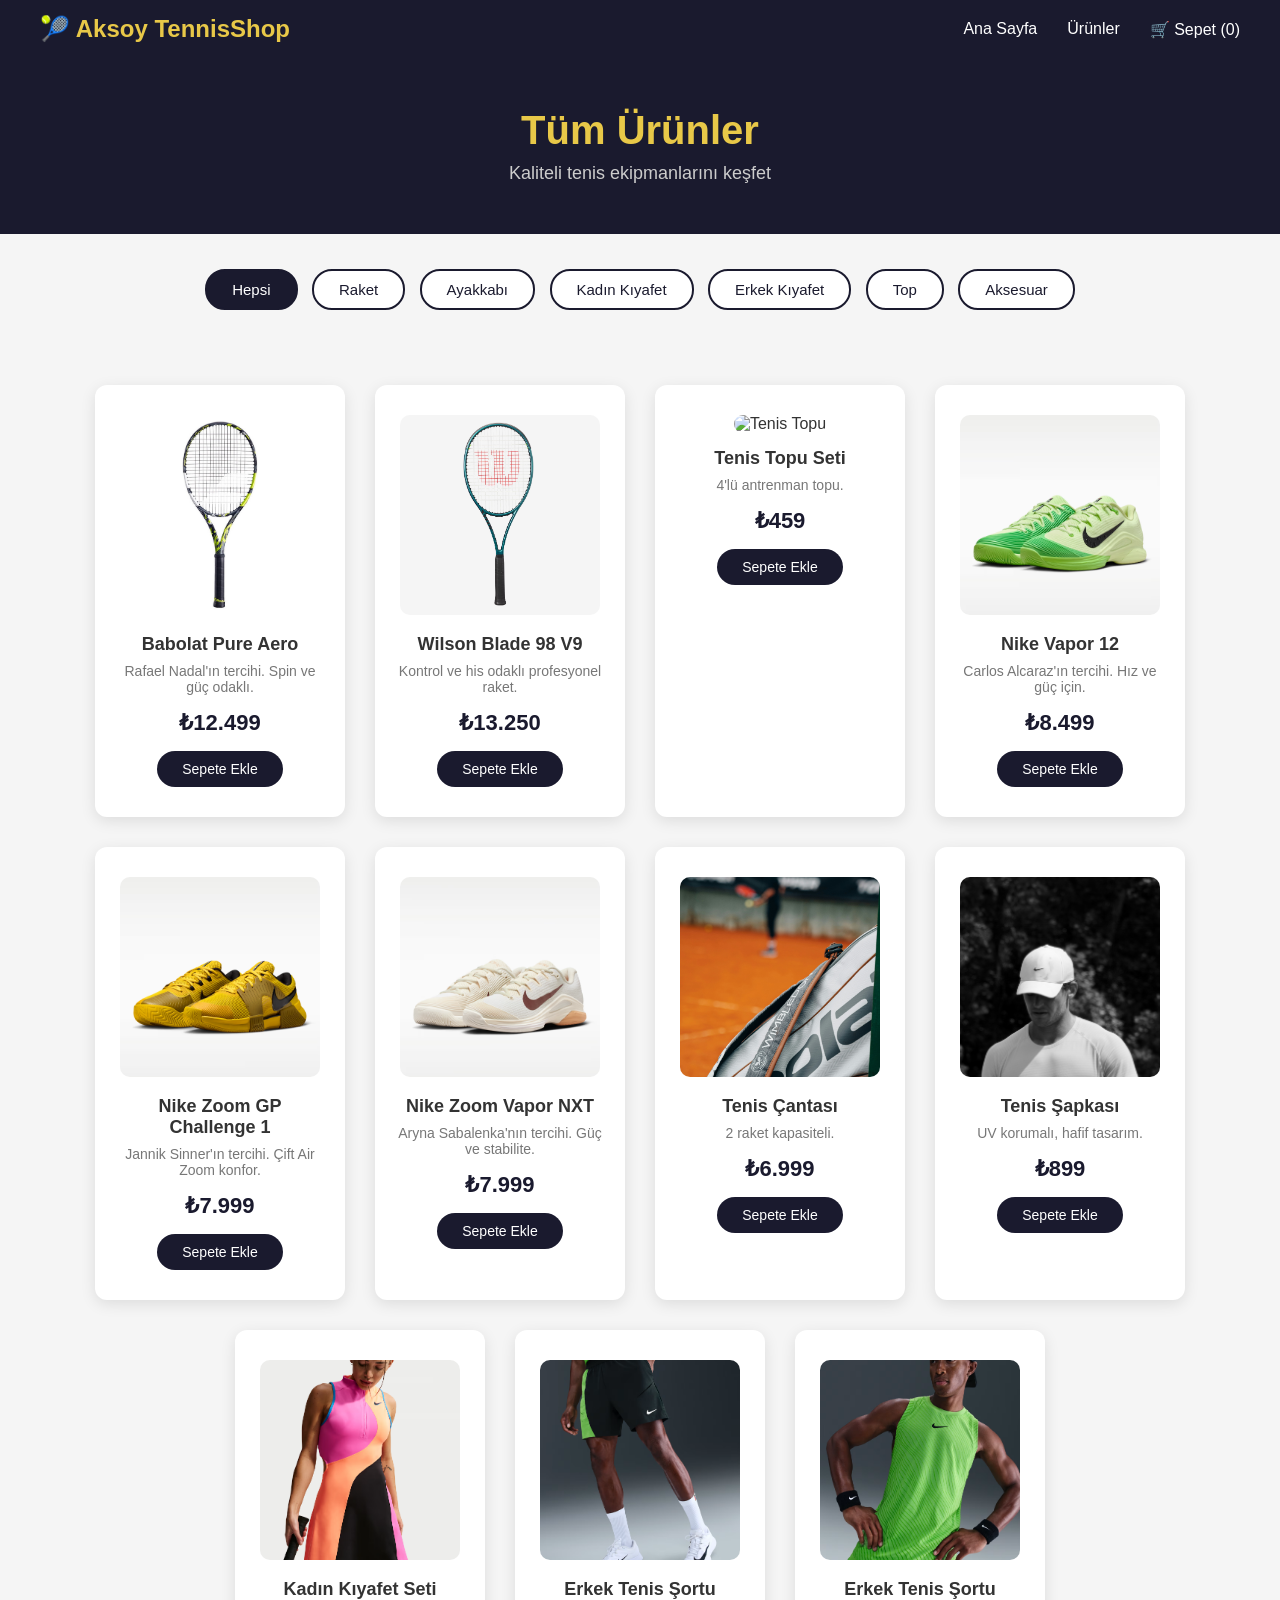
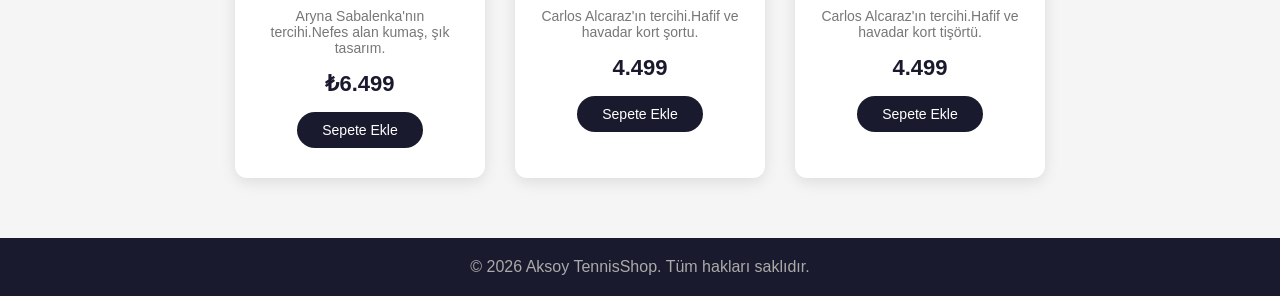
==== products.html @ 9633df36 "Initial commit" ====
<!DOCTYPE html>
<html lang="tr">
<head>
    <meta charset="UTF-8">
    <meta name="viewport" content="width=device-width, initial-scale=1.0">
    <title>Ürünler - Aksoy TennisShop</title>
    <link rel="stylesheet" href="style.css">
</head>
<body>

    <!-- NAV BAR -->
    <nav>
        <div class="logo">🎾 Aksoy TennisShop</div>
        <ul>
            <li><a href="index.html">Ana Sayfa</a></li>
            <li><a href="products.html">Ürünler</a></li>
            <li><a href="#" onclick="sepetAc()">🛒 Sepet (<span id="sepet-sayi">0</span>)</a></li>
        </ul>
    </nav>

    <!-- SAYFA BAŞLIĞI -->
    <section class="page-header">
        <h1>Tüm Ürünler</h1>
        <p>Kaliteli tenis ekipmanlarını keşfet</p>
    </section>

    <div class="filter-buttons">
        <button onclick="filtrele('hepsi')" class="filter-btn active">Hepsi</button>
        <button onclick="filtrele('raket')" class="filter-btn">Raket</button>
        <button onclick="filtrele('ayakkabi')" class="filter-btn">Ayakkabı</button>
        <button onclick="filtrele('kadin-kiyafet')" class="filter-btn">Kadın Kıyafet</button>
        <button onclick="filtrele('erkek-kiyafet')" class="filter-btn">Erkek Kıyafet</button>
        <button onclick="filtrele('top')" class="filter-btn">Top</button>
        <button onclick="filtrele('aksesuar')" class="filter-btn">Aksesuar</button>
        
        
    </div>


    <!-- ÜRÜNLER -->
    <section class="featured">
        <div class="cards">
            <div class="card" data-category="raket">
            <img src="images/raket1.jpg" alt="Babolat Pure Aero">
            <h3>Babolat Pure Aero</h3>
            <p>Rafael Nadal'ın tercihi. Spin ve güç odaklı.</p>
            <span class="price">₺12.499</span>
            <button onclick="sepeteEkle('Babolat Pure Aero', 12499)">Sepete Ekle</button>
        </div>
        <div class="card" data-category="raket">
            <img src="images/raket2.jpeg" alt="Wilson Blade 98">
            <h3>Wilson Blade 98 V9</h3>
            <p>Kontrol ve his odaklı profesyonel raket.</p>
            <span class="price">₺13.250</span>
            <button onclick="sepeteEkle('Wilson Blade 98 V9', 13250)">Sepete Ekle</button>
        </div>
            <div class="card" data-category="top">
                <img src="images/top.jpg" alt="Tenis Topu">
                <h3>Tenis Topu Seti</h3>
                <p>4'lü antrenman topu.</p>
                <span class="price">₺459</span>
                <button onclick="sepeteEkle('Tenis Topu Seti', 459)">Sepete Ekle</button>
            </div>
            <div class="card" data-category="ayakkabi">
                <img src="images/ayakkabi1.avif" alt="Nike Vapor 12">
                <h3>Nike Vapor 12</h3>
                <p>Carlos Alcaraz'ın tercihi. Hız ve güç için.</p>
                <span class="price">₺8.499</span>
                <button onclick="sepeteEkle('Nike Vapor 12', 8499)">Sepete Ekle</button>
            </div>
                <div class="card" data-category="ayakkabi">
                <img src="images/ayakkabi2.avif" alt="Nike GP Challenge 1">
                <h3>Nike Zoom GP Challenge 1</h3>
                <p>Jannik Sinner'ın tercihi. Çift Air Zoom konfor.</p>
                <span class="price">₺7.999</span>
                <button onclick="sepeteEkle('Nike Zoom GP Challenge 1', 7999)">Sepete Ekle</button>
            </div>
            <div class="card" data-category="ayakkabi">
                <img src="images/kadin-ayakkabi.avif" alt="Nike Zoom NXT">
                <h3>Nike Zoom Vapor NXT</h3>
                <p>Aryna Sabalenka'nın tercihi. Güç ve stabilite.</p>
                <span class="price">₺7.999</span>
                <button onclick="sepeteEkle('Nike Zoom Vapor NXT', 7999)">Sepete Ekle</button>
            </div>
            <div class="card" data-category="aksesuar">
                <img src="images/canta.jpg" alt="Çanta">
                <h3>Tenis Çantası</h3>
                <p>2 raket kapasiteli.</p>
                <span class="price">₺6.999</span>
                <button onclick="sepeteEkle('Tenis Çantası', 6999)">Sepete Ekle</button>
            </div>
            <div class="card" data-category="aksesuar">
                <img src="images/cap.jpg" alt="Şapka">
                <h3>Tenis Şapkası</h3>
                <p>UV korumalı, hafif tasarım.</p>
                <span class="price">₺899</span>
                <button onclick="sepeteEkle('Tenis Şapkası', 899)">Sepete Ekle</button>
            </div>
            <div class="card" data-category="kadin-kiyafet">
                <img src="images/kadin-kiyafet.avif" alt="Kıyafet">
                <h3>Kadın Kıyafet Seti</h3>
                <p>Aryna Sabalenka'nın tercihi.Nefes alan kumaş, şık tasarım.</p>
                <span class="price">₺6.499</span>
                <button onclick="sepeteEkle('Kadın Kıyafet Seti', 6499)">Sepete Ekle</button>
            </div>
            <div class="card" data-category="erkek-kiyafet">
                <img src="images/erkek-kiyafet1.avif" ust="Erkek alt">
                <h3>Erkek Tenis Şortu</h3>
                <p>Carlos Alcaraz'ın tercihi.Hafif ve havadar kort şortu.</p>
                <span class="price">4.499</span>
                <button onclick="sepeteEkle('Erkek Tenis Şortu',4499)">Sepete Ekle </button>
            </div>
            <div class="card" data-category="erkek-kiyafet">
                <img src="images/erkek-kiyafet2.avif" ust="Erkek üst">
                <h3>Erkek Tenis Şortu</h3>
                <p>Carlos Alcaraz'ın tercihi.Hafif ve havadar kort tişörtü.</p>
                <span class="price">4.499</span>
                <button onclick="sepeteEkle('Erkek Tenis tişörtü',4499)">Sepete Ekle </button>
            </div>
        </div>
    </section>

    <!-- FOOTER -->
    <footer>
        <p>© 2026 Aksoy TennisShop. Tüm hakları saklıdır.</p>
    </footer>

    <!-- SEPET POPUP -->
    <div id="sepet-popup" style="display:none; position:fixed; top:0; right:0; width:320px; height:100%; background:white; box-shadow:-4px 0 15px rgba(0,0,0,0.2); padding:30px; z-index:999; overflow-y:auto;">
        <h2 style="margin-bottom:20px; color:#1a1a2e;">🛒 Sepetim</h2>
        <div id="sepet-icerik"></div>
        <hr style="margin:20px 0;">
        <p style="font-size:18px; font-weight:bold; color:#1a1a2e;">Toplam: ₺<span id="toplam-fiyat">0</span></p>
        <button onclick="sepetKapat()" style="margin-top:20px; width:100%; padding:12px; background:#1a1a2e; color:white; border:none; border-radius:8px; cursor:pointer; font-size:16px;">Kapat</button>
        <button onclick="sepetTemizle()" style="margin-top:10px; width:100%; padding:12px; background:#e74c3c; color:white; border:none; border-radius:8px; cursor:pointer; font-size:16px;">Sepeti Temizle</button>
    </div>

    <script>
        let sepet = [];

        function sepeteEkle(isim, fiyat) {
            sepet.push({ isim, fiyat: Number(fiyat) });
            document.getElementById('sepet-sayi').textContent = sepet.length;
        }

        function sepetAc() {
            let icerik = document.getElementById('sepet-icerik');
            let toplam = 0;

            if (sepet.length === 0) {
                icerik.innerHTML = '<p style="color:#777;">Sepetiniz boş.</p>';
            } else {
                icerik.innerHTML = sepet.map((urun, index) =>
                    `<div style="display:flex; justify-content:space-between; align-items:center; margin-bottom:12px;">
                        <span>${urun.isim}</span>
                        <div>
                        <span style="font-weight:bold;">₺${urun.fiyat}</span>
                        <button onclick="urunSil(${index})" style="margin-left:10px; background:#e74c3c; color:white; border:none; border-radius:5px; padding:3px 8px; cursor:pointer;">✕</button>
                        </div>
                    </div>`
                ).join('');
            }

            document.getElementById('toplam-fiyat').textContent = toplam;
            document.getElementById('sepet-popup').style.display = 'block';
        }

        function sepetKapat() {
            document.getElementById('sepet-popup').style.display = 'none';
        }

        function sepetTemizle() {
            sepet = [];
            document.getElementById('sepet-sayi').textContent = 0;
            document.getElementById('sepet-icerik').innerHTML = '<p style="color:#777;">Sepetiniz boş.</p>';
            document.getElementById('toplam-fiyat').textContent = 0;
        }
        function urunSil(index) {
            sepet.splice(index, 1);
            document.getElementById('sepet-sayi').textContent = sepet.length;
            sepetAc();
        }

        function filtrele(kategori){
            const kartlar = document.querySelectorAll('.card');
            kartlar.forEach (kart=> {
                if (kategori == 'hepsi' || kart.dataset.category === kategori) {
                    kart.style.display = 'block';
                } else {
                    kart.style.display = 'none';
                }  
            });
            document.querySelectorAll('.filter-btn').forEach(btn => btn.classList.remove('active'));
            event.target.classList.add('active');           
        }

    </script>

</body>
</html>
---- style.css ----
* {
    margin: 0;
    padding: 0;
    box-sizing: border-box;
    font-family: 'Segoe UI', sans-serif;
}

body {
    background-color: #f5f5f5;
    color: #333;
}

/* NAV */
nav {
    background-color: #1a1a2e;
    padding: 15px 40px;
    display: flex;
    justify-content: space-between;
    align-items: center;
}

nav .logo {
    color: #e8c848;
    font-size: 24px;
    font-weight: bold;
}

nav ul {
    list-style: none;
    display: flex;
    gap: 30px;
}

nav ul li a {
    color: white;
    text-decoration: none;
    font-size: 16px;
}

nav ul li a:hover {
    color: #e8c848;
}

/* HERO */
.hero {
    background: linear-gradient(135deg, #1a1a2e, #16213e);
    color: white;
    text-align: center;
    padding: 100px 20px;
}

.hero h1 {
    font-size: 52px;
    margin-bottom: 15px;
    color: #e8c848;
}

.hero p {
    font-size: 20px;
    margin-bottom: 30px;
    color: #ccc;
}

.btn {
    background-color: #e8c848;
    color: #1a1a2e;
    padding: 14px 35px;
    border-radius: 30px;
    text-decoration: none;
    font-weight: bold;
    font-size: 16px;
}

.btn:hover {
    background-color: #d4b03a;
}

/* ÖNE ÇIKAN ÜRÜNLER */
.featured {
    padding: 60px 40px;
    text-align: center;
}

.featured h2 {
    font-size: 32px;
    margin-bottom: 40px;
    color: #1a1a2e;
}

.cards {
    display: flex;
    gap: 30px;
    justify-content: center;
    flex-wrap: wrap;
}

.card {
    background: white;
    border-radius: 12px;
    padding: 30px 20px;
    width: 250px;
    box-shadow: 0 4px 15px rgba(0,0,0,0.1);
    transition: transform 0.2s;
}

.card:hover {
    transform: translateY(-5px);
}

.card img {
    width: 200px;
    height: 200px;
    object-fit: cover;
    border-radius: 10px;
    margin-bottom: 15px;
}


.card h3 {
    font-size: 18px;
    margin-bottom: 8px;
}

.card p {
    color: #777;
    font-size: 14px;
    margin-bottom: 15px;
}

.price {
    font-size: 22px;
    font-weight: bold;
    color: #1a1a2e;
    display: block;
    margin-bottom: 15px;
}

.card button {
    background-color: #1a1a2e;
    color: white;
    border: none;
    padding: 10px 25px;
    border-radius: 20px;
    cursor: pointer;
    font-size: 14px;
}

.card button:hover {
    background-color: #e8c848;
    color: #1a1a2e;
}

/* FOOTER */
footer {
    background-color: #1a1a2e;
    color: #aaa;
    text-align: center;
    padding: 20px;
}
/* SAYFA BAŞLIĞI */
.page-header {
    background-color: #1a1a2e;
    color: white;
    text-align: center;
    padding: 50px 20px;
}

.page-header h1 {
    font-size: 40px;
    color: #e8c848;
    margin-bottom: 10px;
}

.page-header p {
    color: #ccc;
    font-size: 18px;
}

/* FİLTRE BUTONLARI */
.filter-buttons {
    text-align: center;
    padding: 30px 20px 10px 20px;
}

.filter-btn {
    background-color: white;
    color: #1a1a2e;
    border: 2px solid #1a1a2e;
    padding: 10px 25px;
    border-radius: 20px;
    cursor: pointer;
    font-size: 15px;
    margin: 5px;
}

.filter-btn:hover {
    background-color: #1a1a2e;
    color: white;
}

.filter-btn.active {
    background-color: #1a1a2e;
    color: white;
}
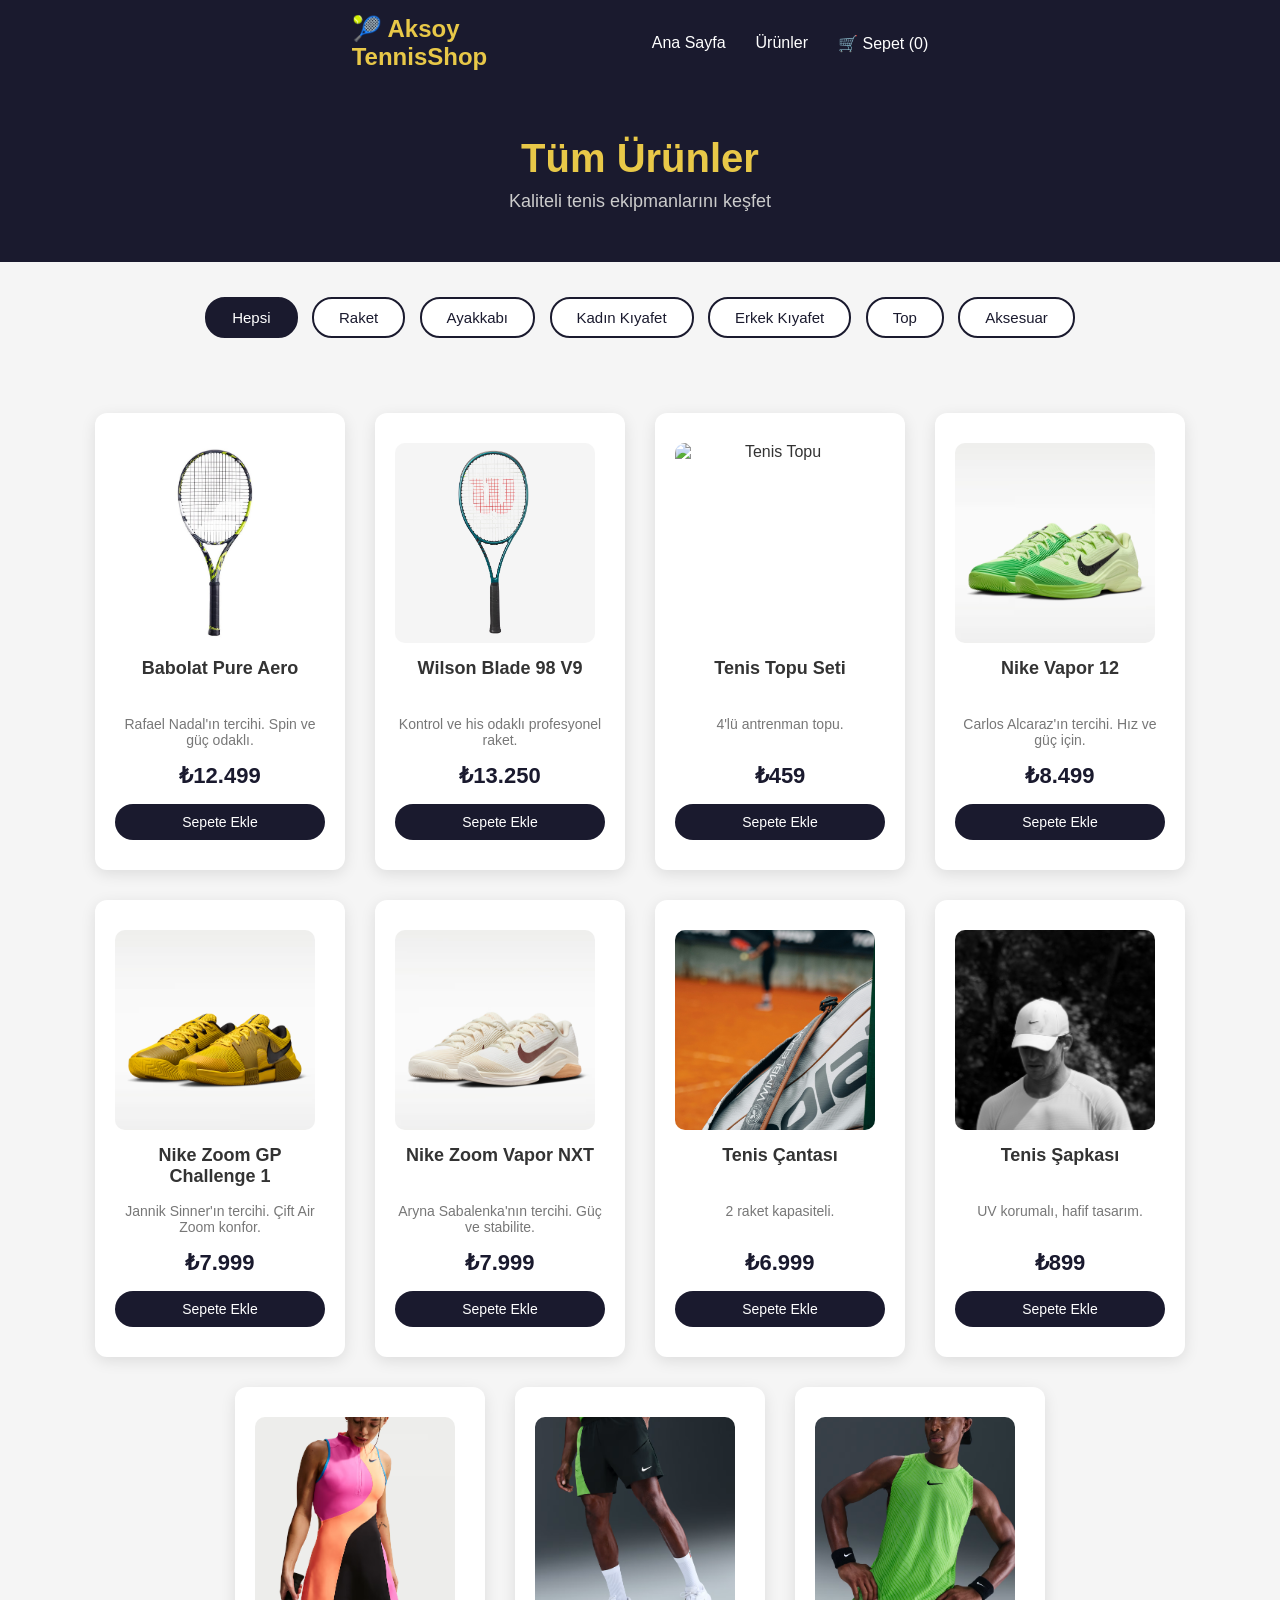
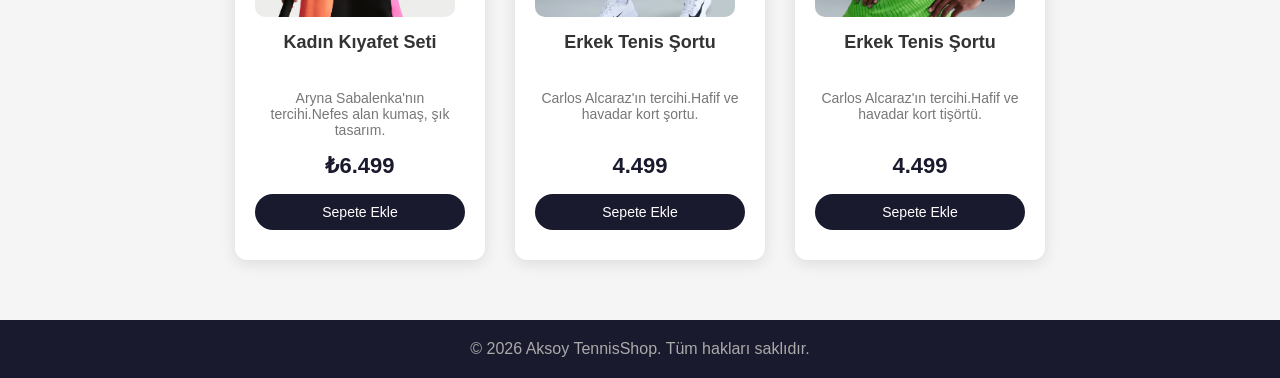
==== commit d202ddae: "Update nav layout and fix styling" ====
--- a/products.html
+++ b/products.html
@@ -4,7 +4,7 @@
     <meta charset="UTF-8">
     <meta name="viewport" content="width=device-width, initial-scale=1.0">
     <title>Ürünler - Aksoy TennisShop</title>
-    <link rel="stylesheet" href="style.css">
+    <link rel="stylesheet" href="css/style.css">
 </head>
 <body>
 
@@ -134,67 +134,7 @@
         <button onclick="sepetKapat()" style="margin-top:20px; width:100%; padding:12px; background:#1a1a2e; color:white; border:none; border-radius:8px; cursor:pointer; font-size:16px;">Kapat</button>
         <button onclick="sepetTemizle()" style="margin-top:10px; width:100%; padding:12px; background:#e74c3c; color:white; border:none; border-radius:8px; cursor:pointer; font-size:16px;">Sepeti Temizle</button>
     </div>
-
-    <script>
-        let sepet = [];
-
-        function sepeteEkle(isim, fiyat) {
-            sepet.push({ isim, fiyat: Number(fiyat) });
-            document.getElementById('sepet-sayi').textContent = sepet.length;
-        }
-
-        function sepetAc() {
-            let icerik = document.getElementById('sepet-icerik');
-            let toplam = 0;
-
-            if (sepet.length === 0) {
-                icerik.innerHTML = '<p style="color:#777;">Sepetiniz boş.</p>';
-            } else {
-                icerik.innerHTML = sepet.map((urun, index) =>
-                    `<div style="display:flex; justify-content:space-between; align-items:center; margin-bottom:12px;">
-                        <span>${urun.isim}</span>
-                        <div>
-                        <span style="font-weight:bold;">₺${urun.fiyat}</span>
-                        <button onclick="urunSil(${index})" style="margin-left:10px; background:#e74c3c; color:white; border:none; border-radius:5px; padding:3px 8px; cursor:pointer;">✕</button>
-                        </div>
-                    </div>`
-                ).join('');
-            }
-
-            document.getElementById('toplam-fiyat').textContent = toplam;
-            document.getElementById('sepet-popup').style.display = 'block';
-        }
-
-        function sepetKapat() {
-            document.getElementById('sepet-popup').style.display = 'none';
-        }
-
-        function sepetTemizle() {
-            sepet = [];
-            document.getElementById('sepet-sayi').textContent = 0;
-            document.getElementById('sepet-icerik').innerHTML = '<p style="color:#777;">Sepetiniz boş.</p>';
-            document.getElementById('toplam-fiyat').textContent = 0;
-        }
-        function urunSil(index) {
-            sepet.splice(index, 1);
-            document.getElementById('sepet-sayi').textContent = sepet.length;
-            sepetAc();
-        }
-
-        function filtrele(kategori){
-            const kartlar = document.querySelectorAll('.card');
-            kartlar.forEach (kart=> {
-                if (kategori == 'hepsi' || kart.dataset.category === kategori) {
-                    kart.style.display = 'block';
-                } else {
-                    kart.style.display = 'none';
-                }  
-            });
-            document.querySelectorAll('.filter-btn').forEach(btn => btn.classList.remove('active'));
-            event.target.classList.add('active');           
-        }
-
-    </script>
+    <script src="js/script.js"></script>
 
 </body>
 </html>
--- a/css/style.css
+++ b/css/style.css
@@ -0,0 +1,212 @@
+* {
+    margin: 0;
+    padding: 0;
+    box-sizing: border-box;
+    font-family: 'Segoe UI', sans-serif;
+}
+
+body {
+    background-color: #f5f5f5;
+    color: #333;
+}
+
+/* NAV */
+nav {
+    background-color: #1a1a2e;
+    padding: 15px 40px;
+    display: flex;
+    justify-content: center;
+    align-items: center;
+    gap: 50px;
+}
+
+nav .logo {
+    color: #e8c848;
+    font-size: 24px;
+    font-weight: bold;
+    width: 250px;
+}
+
+nav ul {
+    list-style: none;
+    display: flex;
+    gap: 30px;
+}
+
+nav ul li a {
+    color: white;
+    text-decoration: none;
+    font-size: 16px;
+}
+
+nav ul li a:hover {
+    color: #e8c848;
+}
+
+/* HERO */
+.hero {
+    background: linear-gradient(135deg, #1a1a2e, #16213e);
+    color: white;
+    text-align: center;
+    padding: 100px 20px;
+}
+
+.hero h1 {
+    font-size: 52px;
+    margin-bottom: 15px;
+    color: #e8c848;
+}
+
+.hero p {
+    font-size: 20px;
+    margin-bottom: 30px;
+    color: #ccc;
+}
+
+.btn {
+    background-color: #e8c848;
+    color: #1a1a2e;
+    padding: 14px 35px;
+    border-radius: 30px;
+    text-decoration: none;
+    font-weight: bold;
+    font-size: 16px;
+}
+
+.btn:hover {
+    background-color: #d4b03a;
+}
+
+/* ÖNE ÇIKAN ÜRÜNLER */
+.featured {
+    padding: 60px 40px;
+    text-align: center;
+}
+
+.featured h2 {
+    font-size: 32px;
+    margin-bottom: 40px;
+    color: #1a1a2e;
+}
+
+.cards {
+    display: flex;
+    gap: 30px;
+    justify-content: center;
+    flex-wrap: wrap;
+    align-items: stretch;
+}
+
+.card {
+    background: white;
+    border-radius: 12px;
+    padding: 30px 20px;
+    width: 250px;
+    box-shadow: 0 4px 15px rgba(0,0,0,0.1);
+    transition: transform 0.2s;
+    display: flex;
+    flex-direction: column;
+    justify-content: space-between;
+}
+
+.card:hover {
+    transform: translateY(-5px);
+}
+
+.card img {
+    width: 200px;
+    height: 200px;
+    object-fit: cover;
+    border-radius: 10px;
+    margin-bottom: 15px;
+}
+
+.card h3 {
+    font-size: 18px;
+    margin-bottom: 8px;
+    min-height: 50px;
+}
+
+.card p {
+    color: #777;
+    font-size: 14px;
+    margin-bottom: 15px;
+    flex-grow: 1;
+}
+
+.price {
+    font-size: 22px;
+    font-weight: bold;
+    color: #1a1a2e;
+    display: block;
+    margin-bottom: 15px;
+}
+
+.card button {
+    background-color: #1a1a2e;
+    color: white;
+    border: none;
+    padding: 10px 25px;
+    border-radius: 20px;
+    cursor: pointer;
+    font-size: 14px;
+}
+
+.card button:hover {
+    background-color: #e8c848;
+    color: #1a1a2e;
+}
+
+/* FOOTER */
+footer {
+    background-color: #1a1a2e;
+    color: #aaa;
+    text-align: center;
+    padding: 20px;
+}
+
+/* SAYFA BAŞLIĞI */
+.page-header {
+    background-color: #1a1a2e;
+    color: white;
+    text-align: center;
+    padding: 50px 20px;
+}
+
+.page-header h1 {
+    font-size: 40px;
+    color: #e8c848;
+    margin-bottom: 10px;
+}
+
+.page-header p {
+    color: #ccc;
+    font-size: 18px;
+}
+
+/* FİLTRE BUTONLARI */
+.filter-buttons {
+    text-align: center;
+    padding: 30px 20px 10px 20px;
+}
+
+.filter-btn {
+    background-color: white;
+    color: #1a1a2e;
+    border: 2px solid #1a1a2e;
+    padding: 10px 25px;
+    border-radius: 20px;
+    cursor: pointer;
+    font-size: 15px;
+    margin: 5px;
+}
+
+.filter-btn:hover {
+    background-color: #1a1a2e;
+    color: white;
+}
+
+.filter-btn.active {
+    background-color: #1a1a2e;
+    color: white;
+}
